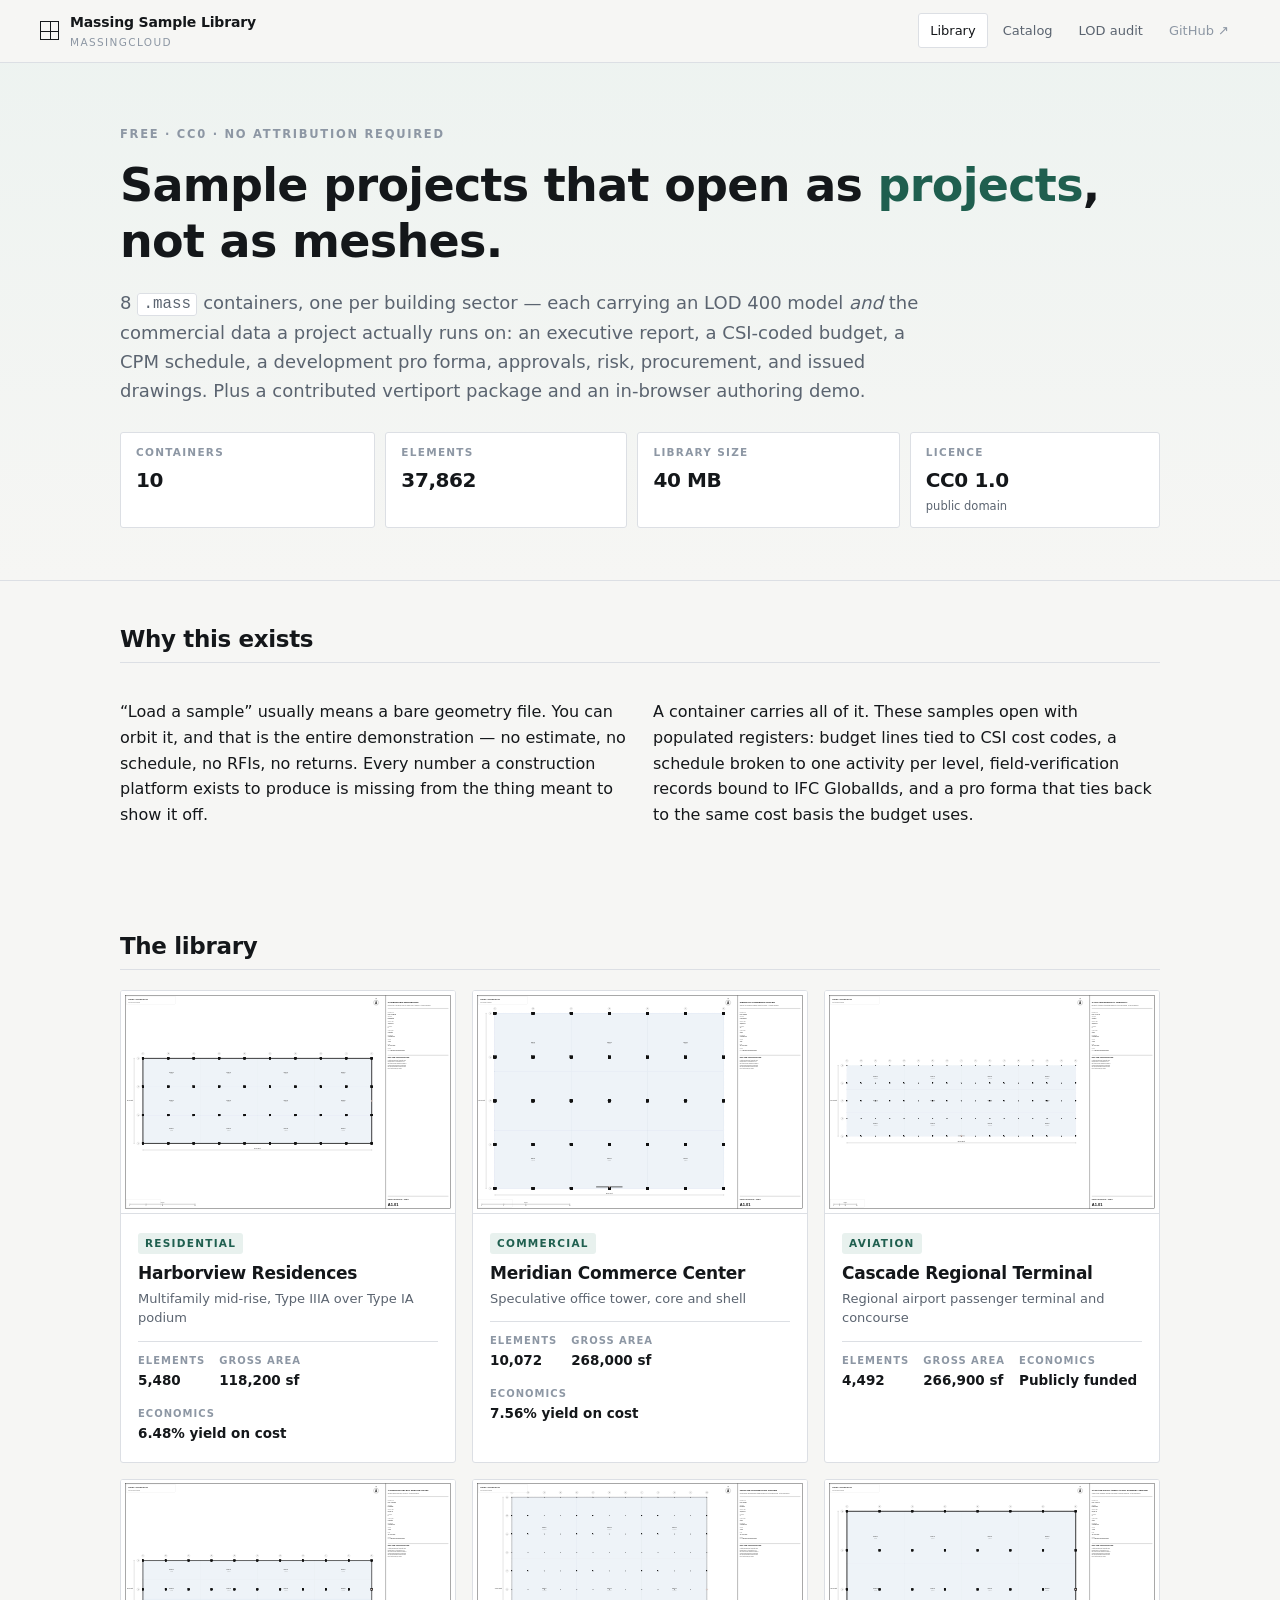
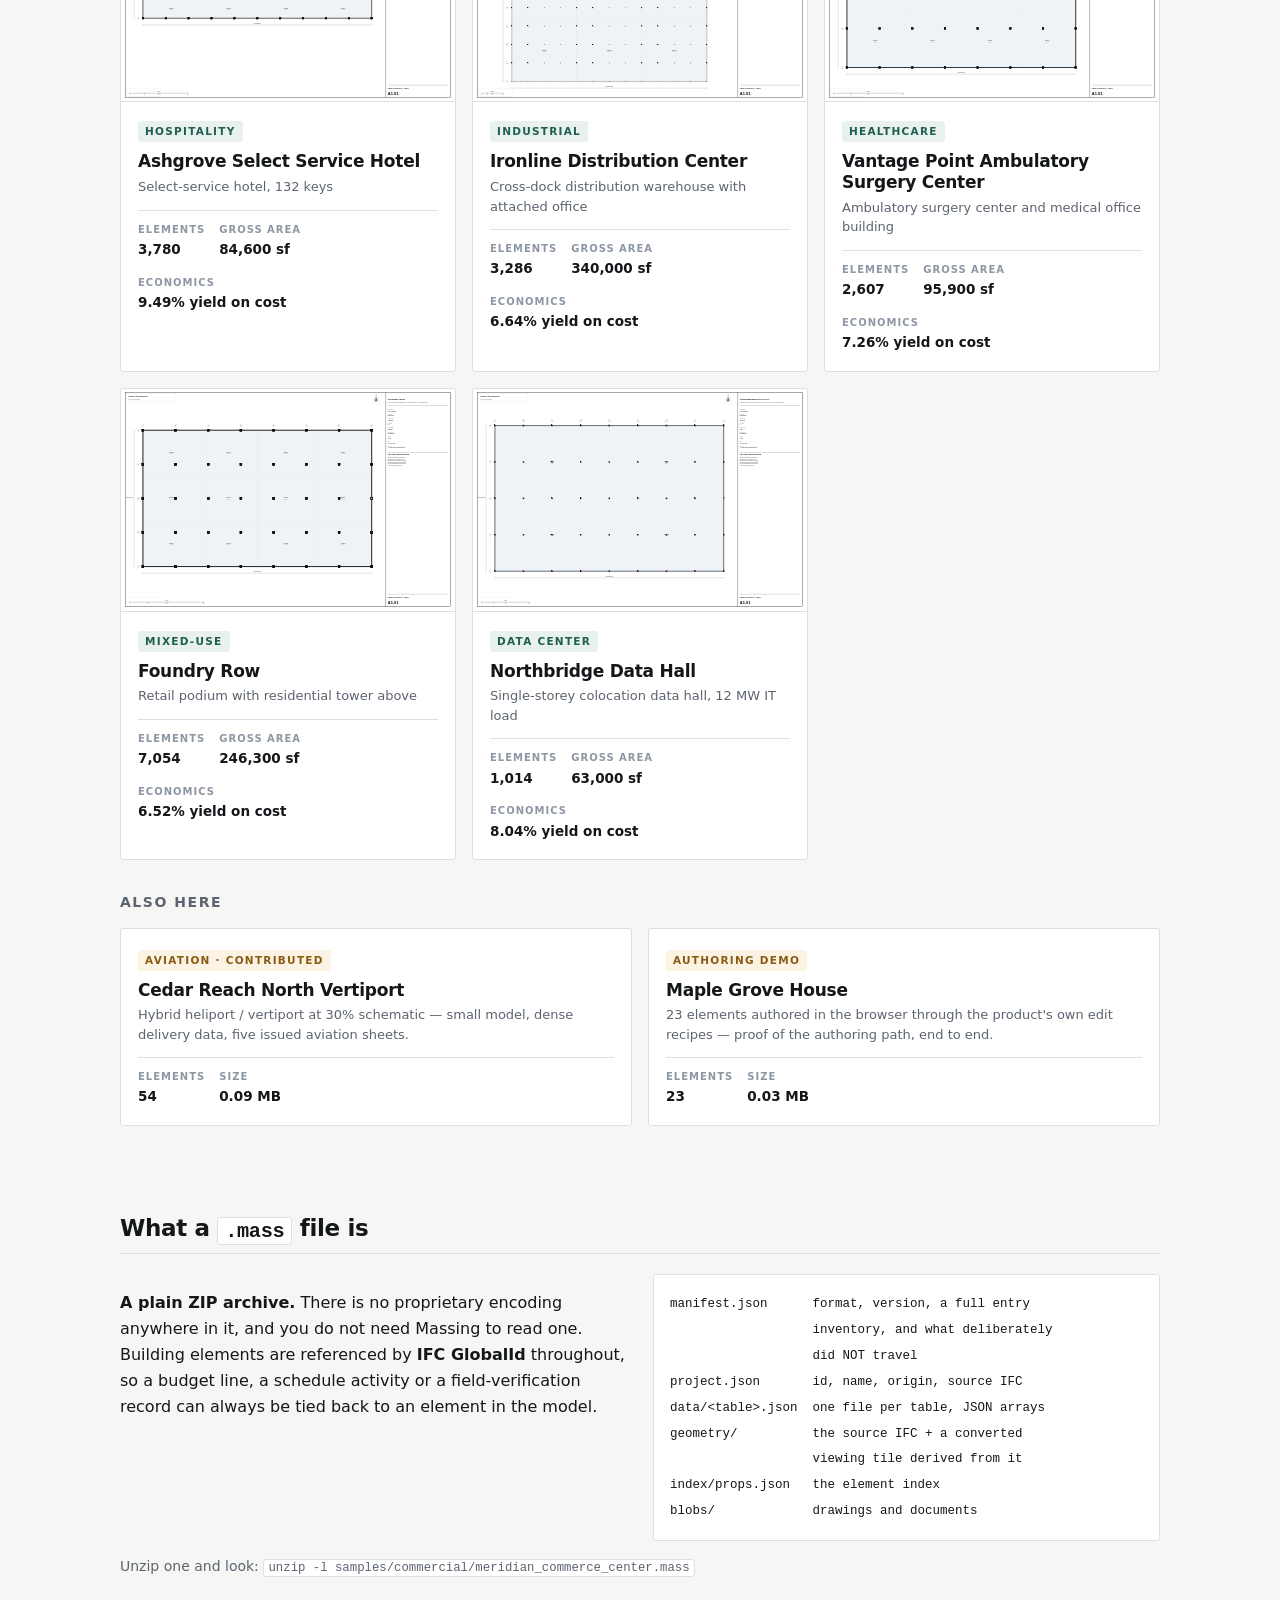
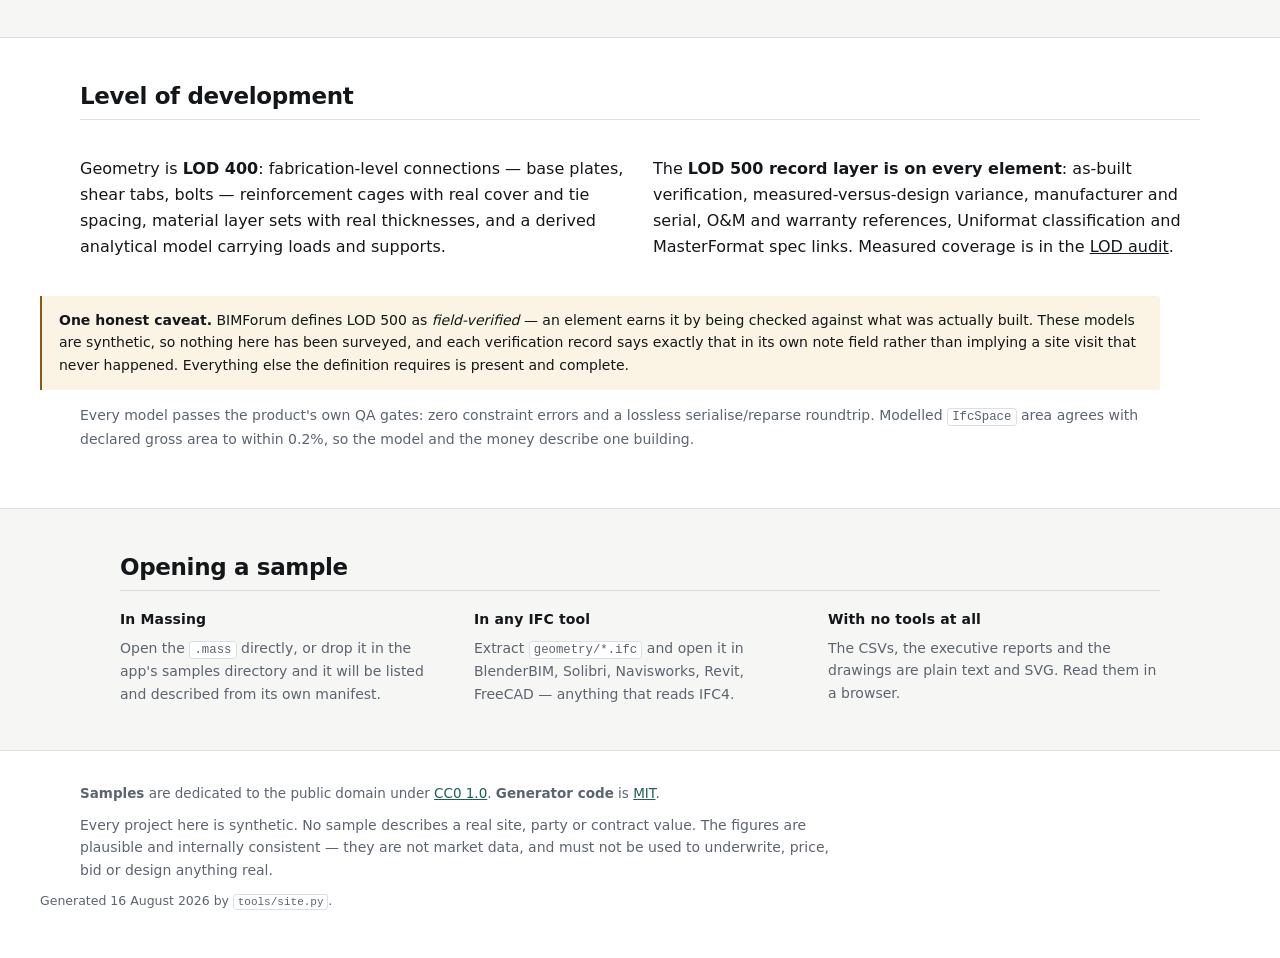
==== docs/index.html @ c35ce751 "Add GitHub Pages site The library's most persuasive artifact is its drawings, and GitHub's file brow" ====
<!doctype html>
<html lang="en">
<head>
<meta charset="utf-8">
<meta name="viewport" content="width=device-width,initial-scale=1">
<title>Massing Sample Library — free CC0 BIM sample projects</title>
<meta name="description" content="Nine free .mass sample projects, one per building sector, each with an LOD 400 model plus budget, schedule, pro forma, registers and drawings.">
<link rel="stylesheet" href="style.css">
<link rel="icon" href="data:image/svg+xml,%3Csvg%20xmlns='http://www.w3.org/2000/svg'%20viewBox='0%200%2016%2016'%3E%3Crect%20width='16'%20height='16'%20fill='%2312161a'/%3E%3Crect%20x='3'%20y='3'%20width='10'%20height='10'%20fill='none'%20stroke='%23e8eaed'%20stroke-width='1'/%3E%3Cline%20x1='3'%20y1='8'%20x2='13'%20y2='8'%20stroke='%23e8eaed'%20stroke-width='.7'/%3E%3Cline%20x1='8'%20y1='3'%20x2='8'%20y2='13'%20stroke='%23e8eaed'%20stroke-width='.7'/%3E%3C/svg%3E">
</head>
<body>
<header class="top">
  <a class="brand" href="index.html">
    <span class="mark"></span>
    <span><b>Massing Sample Library</b><em>MassingCloud</em></span>
  </a>
  <nav><a href="index.html" class=on>Library</a><a href="catalog.html">Catalog</a><a href="lod-audit.html">LOD audit</a><a class="ghost" href="https://github.com/MassingCloud/masslibrary">GitHub &#8599;</a></nav>
</header>

<section class="hero">
  <div class="wrap">
    <p class="eyebrow">Free · CC0 · No attribution required</p>
    <h1>Sample projects that open as <em>projects</em>,<br>not as meshes.</h1>
    <p class="lede">8 <code>.mass</code> containers, one per building sector — each
      carrying an LOD&nbsp;400 model <em>and</em> the commercial data a project actually runs on: an
      executive report, a CSI-coded budget, a CPM schedule, a development pro forma, approvals,
      risk, procurement, and issued drawings. Plus a contributed vertiport package and an
      in-browser authoring demo.</p>
    <div class="counts">
      <div class="stat"><span class="k">Containers</span><span class="v">10</span></div>
      <div class="stat"><span class="k">Elements</span><span class="v">37,862</span></div>
      <div class="stat"><span class="k">Library size</span><span class="v">40 MB</span></div>
      <div class="stat"><span class="k">Licence</span><span class="v">CC0 1.0</span><span class="note">public domain</span></div>
    </div>
  </div>
</section>

<section class="wrap">
  <h2 class="rule">Why this exists</h2>
  <div class="cols">
    <p>“Load a sample” usually means a bare geometry file. You can orbit it, and that is the entire
      demonstration — no estimate, no schedule, no RFIs, no returns. Every number a construction
      platform exists to produce is missing from the thing meant to show it off.</p>
    <p>A container carries all of it. These samples open with populated registers: budget lines tied
      to CSI cost codes, a schedule broken to one activity per level, field-verification records
      bound to IFC GlobalIds, and a pro forma that ties back to the same cost basis the budget uses.</p>
  </div>
</section>

<section class="wrap">
  <h2 class="rule">The library</h2>
  <div class="grid"><a class="card" href="harborview_residences.html">
  <div class="thumb"><img src="sheets/harborview_residences/A1.01_Overall_Floor_Plan_Level_1.svg" alt="" loading="lazy"></div>
  <div class="meta">
    <span class="tag">Residential</span>
    <h3>Harborview Residences</h3>
    <p>Multifamily mid-rise, Type IIIA over Type IA podium</p>
    <dl>
      <div><dt>Elements</dt><dd>5,480</dd></div>
      <div><dt>Gross area</dt><dd>118,200 sf</dd></div>
      <div><dt>Economics</dt><dd>6.48% yield on cost</dd></div>
    </dl>
  </div>
</a><a class="card" href="meridian_commerce_center.html">
  <div class="thumb"><img src="sheets/meridian_commerce_center/A1.01_Overall_Floor_Plan_Level_1.svg" alt="" loading="lazy"></div>
  <div class="meta">
    <span class="tag">Commercial</span>
    <h3>Meridian Commerce Center</h3>
    <p>Speculative office tower, core and shell</p>
    <dl>
      <div><dt>Elements</dt><dd>10,072</dd></div>
      <div><dt>Gross area</dt><dd>268,000 sf</dd></div>
      <div><dt>Economics</dt><dd>7.56% yield on cost</dd></div>
    </dl>
  </div>
</a><a class="card" href="cascade_regional_terminal.html">
  <div class="thumb"><img src="sheets/cascade_regional_terminal/A1.01_Overall_Floor_Plan_Level_1.svg" alt="" loading="lazy"></div>
  <div class="meta">
    <span class="tag">Aviation</span>
    <h3>Cascade Regional Terminal</h3>
    <p>Regional airport passenger terminal and concourse</p>
    <dl>
      <div><dt>Elements</dt><dd>4,492</dd></div>
      <div><dt>Gross area</dt><dd>266,900 sf</dd></div>
      <div><dt>Economics</dt><dd>Publicly funded</dd></div>
    </dl>
  </div>
</a><a class="card" href="ashgrove_select_hotel.html">
  <div class="thumb"><img src="sheets/ashgrove_select_hotel/A1.01_Overall_Floor_Plan_Level_1.svg" alt="" loading="lazy"></div>
  <div class="meta">
    <span class="tag">Hospitality</span>
    <h3>Ashgrove Select Service Hotel</h3>
    <p>Select-service hotel, 132 keys</p>
    <dl>
      <div><dt>Elements</dt><dd>3,780</dd></div>
      <div><dt>Gross area</dt><dd>84,600 sf</dd></div>
      <div><dt>Economics</dt><dd>9.49% yield on cost</dd></div>
    </dl>
  </div>
</a><a class="card" href="ironline_distribution_center.html">
  <div class="thumb"><img src="sheets/ironline_distribution_center/A1.01_Overall_Floor_Plan_Level_1.svg" alt="" loading="lazy"></div>
  <div class="meta">
    <span class="tag">Industrial</span>
    <h3>Ironline Distribution Center</h3>
    <p>Cross-dock distribution warehouse with attached office</p>
    <dl>
      <div><dt>Elements</dt><dd>3,286</dd></div>
      <div><dt>Gross area</dt><dd>340,000 sf</dd></div>
      <div><dt>Economics</dt><dd>6.64% yield on cost</dd></div>
    </dl>
  </div>
</a><a class="card" href="vantage_point_asc.html">
  <div class="thumb"><img src="sheets/vantage_point_asc/A1.01_Overall_Floor_Plan_Level_1.svg" alt="" loading="lazy"></div>
  <div class="meta">
    <span class="tag">Healthcare</span>
    <h3>Vantage Point Ambulatory Surgery Center</h3>
    <p>Ambulatory surgery center and medical office building</p>
    <dl>
      <div><dt>Elements</dt><dd>2,607</dd></div>
      <div><dt>Gross area</dt><dd>95,900 sf</dd></div>
      <div><dt>Economics</dt><dd>7.26% yield on cost</dd></div>
    </dl>
  </div>
</a><a class="card" href="foundry_row_mixed_use.html">
  <div class="thumb"><img src="sheets/foundry_row_mixed_use/A1.01_Overall_Floor_Plan_Level_1.svg" alt="" loading="lazy"></div>
  <div class="meta">
    <span class="tag">Mixed-Use</span>
    <h3>Foundry Row</h3>
    <p>Retail podium with residential tower above</p>
    <dl>
      <div><dt>Elements</dt><dd>7,054</dd></div>
      <div><dt>Gross area</dt><dd>246,300 sf</dd></div>
      <div><dt>Economics</dt><dd>6.52% yield on cost</dd></div>
    </dl>
  </div>
</a><a class="card" href="northbridge_data_hall.html">
  <div class="thumb"><img src="sheets/northbridge_data_hall/A1.01_Overall_Floor_Plan_Level_1.svg" alt="" loading="lazy"></div>
  <div class="meta">
    <span class="tag">Data Center</span>
    <h3>Northbridge Data Hall</h3>
    <p>Single-storey colocation data hall, 12 MW IT load</p>
    <dl>
      <div><dt>Elements</dt><dd>1,014</dd></div>
      <div><dt>Gross area</dt><dd>63,000 sf</dd></div>
      <div><dt>Economics</dt><dd>8.04% yield on cost</dd></div>
    </dl>
  </div>
</a></div>
  <h3 class="sub">Also here</h3>
  <div class="grid two"><a class="card slim" href="cedar_reach_north_vertiport.html">
  <div class="meta">
    <span class="tag alt">Aviation · contributed</span>
    <h3>Cedar Reach North Vertiport</h3>
    <p>Hybrid heliport / vertiport at 30% schematic — small model, dense delivery data, five issued aviation sheets.</p>
    <dl>
      <div><dt>Elements</dt><dd>54</dd></div>
      <div><dt>Size</dt><dd>0.09 MB</dd></div>
    </dl>
  </div>
</a><a class="card slim" href="maple_grove_house.html">
  <div class="meta">
    <span class="tag alt">Authoring demo</span>
    <h3>Maple Grove House</h3>
    <p>23 elements authored in the browser through the product&#x27;s own edit recipes — proof of the authoring path, end to end.</p>
    <dl>
      <div><dt>Elements</dt><dd>23</dd></div>
      <div><dt>Size</dt><dd>0.03 MB</dd></div>
    </dl>
  </div>
</a></div>
</section>

<section class="wrap">
  <h2 class="rule">What a <code>.mass</code> file is</h2>
  <div class="cols">
    <p><b>A plain ZIP archive.</b> There is no proprietary encoding anywhere in it, and you do not
      need Massing to read one. Building elements are referenced by <b>IFC GlobalId</b> throughout,
      so a budget line, a schedule activity or a field-verification record can always be tied back to
      an element in the model.</p>
    <div>
      <pre><code>manifest.json      format, version, a full entry
                   inventory, and what deliberately
                   did NOT travel
project.json       id, name, origin, source IFC
data/&lt;table&gt;.json  one file per table, JSON arrays
geometry/          the source IFC + a converted
                   viewing tile derived from it
index/props.json   the element index
blobs/             drawings and documents</code></pre>
    </div>
  </div>
  <p class="muted">Unzip one and look: <code>unzip -l samples/commercial/meridian_commerce_center.mass</code></p>
</section>

<section class="wrap band">
  <h2 class="rule">Level of development</h2>
  <div class="cols">
    <p>Geometry is <b>LOD 400</b>: fabrication-level connections — base plates, shear tabs, bolts —
      reinforcement cages with real cover and tie spacing, material layer sets with real thicknesses,
      and a derived analytical model carrying loads and supports.</p>
    <p>The <b>LOD 500 record layer is on every element</b>: as-built verification, measured-versus-design
      variance, manufacturer and serial, O&amp;M and warranty references, Uniformat classification and
      MasterFormat spec links. Measured coverage is in the <a href="lod-audit.html">LOD audit</a>.</p>
  </div>
  <p class="callout"><b>One honest caveat.</b> BIMForum defines LOD 500 as <em>field-verified</em> —
    an element earns it by being checked against what was actually built. These models are synthetic,
    so nothing here has been surveyed, and each verification record says exactly that in its own note
    field rather than implying a site visit that never happened. Everything else the definition
    requires is present and complete.</p>
  <p class="muted">Every model passes the product's own QA gates: zero constraint errors and a
    lossless serialise/reparse roundtrip. Modelled <code>IfcSpace</code> area agrees with declared
    gross area to within 0.2%, so the model and the money describe one building.</p>
</section>

<section class="wrap">
  <h2 class="rule">Opening a sample</h2>
  <div class="three">
    <div><h4>In Massing</h4><p>Open the <code>.mass</code> directly, or drop it in the app's samples
      directory and it will be listed and described from its own manifest.</p></div>
    <div><h4>In any IFC tool</h4><p>Extract <code>geometry/*.ifc</code> and open it in
      BlenderBIM, Solibri, Navisworks, Revit, FreeCAD — anything that reads IFC4.</p></div>
    <div><h4>With no tools at all</h4><p>The CSVs, the executive reports and the drawings are plain
      text and SVG. Read them in a browser.</p></div>
  </div>
</section>

<footer>
  <div>
    <p><b>Samples</b> are dedicated to the public domain under
      <a href="https://github.com/MassingCloud/masslibrary/blob/main/LICENSE-SAMPLES">CC0 1.0</a>.
      <b>Generator code</b> is <a href="https://github.com/MassingCloud/masslibrary/blob/main/LICENSE">MIT</a>.</p>
    <p class="muted">Every project here is synthetic. No sample describes a real site, party or
      contract value. The figures are plausible and internally consistent — they are not market
      data, and must not be used to underwrite, price, bid or design anything real.</p>
  </div>
  <p class="muted small">Generated 16 August 2026 by <code>tools/site.py</code>.</p>
</footer>
</body>
</html>
---- docs/style.css ----
/* Massing Sample Library — the site's whole stylesheet.
   Drawing-office palette: paper, ink, one accent. The sheets are the loudest thing on any page,
   so everything around them stays quiet. */
:root{
  --bg:#f6f6f4; --panel:#fff; --ink:#14171a; --dim:#5b6470; --faint:#8d97a4;
  --line:#dcdfe4; --accent:#1f5f4f; --accent-soft:#e8f1ee; --warn:#8a5a12; --warn-soft:#fbf3e3;
  --radius:3px; --mono:ui-monospace,SFMono-Regular,"SF Mono",Menlo,Consolas,monospace;
  --sans:system-ui,-apple-system,"Segoe UI",Inter,Roboto,Helvetica,Arial,sans-serif;
}
@media (prefers-color-scheme:dark){
  :root{
    --bg:#0d0f12; --panel:#14171b; --ink:#e9ecef; --dim:#a3adba; --faint:#78828f;
    --line:#252a31; --accent:#5fd0ae; --accent-soft:#10241f; --warn:#e0b25f; --warn-soft:#241d10;
  }
}
*{box-sizing:border-box}
html{-webkit-text-size-adjust:100%}
body{margin:0;background:var(--bg);color:var(--ink);font-family:var(--sans);
  font-size:16px;line-height:1.62;-webkit-font-smoothing:antialiased}
a{color:inherit}
code{font-family:var(--mono);font-size:.88em;background:var(--panel);
  border:1px solid var(--line);border-radius:var(--radius);padding:.08em .34em}
pre{margin:0;background:var(--panel);border:1px solid var(--line);border-radius:var(--radius);
  padding:16px;overflow:auto}
pre code{border:0;background:0;padding:0;font-size:12.5px;line-height:1.7}
h1,h2,h3,h4{line-height:1.22;letter-spacing:-.015em;margin:0}
h1{font-size:clamp(30px,4.6vw,46px);font-weight:680}
h2{font-size:clamp(19px,2.3vw,23px);font-weight:660}
h3{font-size:17px;font-weight:640}
h4{font-size:14px;font-weight:660;margin:22px 0 8px;letter-spacing:.01em}

/* header */
.top{position:sticky;top:0;z-index:20;display:flex;align-items:center;justify-content:space-between;
  gap:20px;padding:11px clamp(16px,4vw,40px);background:color-mix(in srgb,var(--bg) 88%,transparent);
  backdrop-filter:blur(10px);border-bottom:1px solid var(--line)}
.brand{display:flex;align-items:center;gap:11px;text-decoration:none}
.brand .mark{width:19px;height:19px;border:1.5px solid var(--ink);position:relative;flex:none}
.brand .mark::before,.brand .mark::after{content:"";position:absolute;background:var(--ink)}
.brand .mark::before{left:0;right:0;top:50%;height:1px}
.brand .mark::after{top:0;bottom:0;left:50%;width:1px}
.brand b{display:block;font-size:14px;font-weight:660;letter-spacing:-.01em}
.brand em{display:block;font-size:10.5px;font-style:normal;color:var(--faint);
  text-transform:uppercase;letter-spacing:.13em}
.top nav{display:flex;align-items:center;gap:4px;flex-wrap:wrap}
.top nav a{font-size:13px;text-decoration:none;color:var(--dim);padding:6px 11px;
  border-radius:var(--radius)}
.top nav a:hover{color:var(--ink);background:var(--panel)}
.top nav a.on{color:var(--ink);background:var(--panel);border:1px solid var(--line)}
.top nav a.ghost{color:var(--faint)}

/* layout */
.wrap{max-width:1120px;margin:0 auto;padding:44px clamp(16px,4vw,40px)}
.hero{border-bottom:1px solid var(--line);
  background:linear-gradient(180deg,color-mix(in srgb,var(--accent-soft) 60%,transparent),transparent)}
.hero .wrap{padding-top:62px;padding-bottom:52px}
.eyebrow{margin:0 0 14px;font-size:11.5px;text-transform:uppercase;letter-spacing:.15em;
  color:var(--faint);font-weight:640}
.eyebrow a{color:var(--dim);text-decoration:none}
.eyebrow a:hover{color:var(--ink)}
h1 em{font-style:normal;color:var(--accent)}
.lede{font-size:clamp(15px,1.7vw,18px);color:var(--dim);max-width:72ch;margin:18px 0 0}
.head{padding-bottom:12px}
.rule{padding-bottom:9px;border-bottom:1px solid var(--line);margin-bottom:20px}
.sub{margin:34px 0 16px;color:var(--dim);font-size:14px;text-transform:uppercase;
  letter-spacing:.11em}
.cols{display:grid;grid-template-columns:1fr 1fr;gap:26px}
.three{display:grid;grid-template-columns:repeat(3,1fr);gap:22px}
.three h4{margin-top:0}
.three p{margin:0;color:var(--dim);font-size:14px}
.band{background:var(--panel);border-top:1px solid var(--line);border-bottom:1px solid var(--line);
  max-width:none}
.band>*{max-width:1120px;margin-left:auto;margin-right:auto}
@media(max-width:820px){.cols,.three{grid-template-columns:1fr}}

/* stats */
.counts{display:flex;flex-wrap:wrap;gap:10px;margin-top:26px}
.fab{display:flex;flex-wrap:wrap;gap:10px;margin-top:20px}
.stat{background:var(--panel);border:1px solid var(--line);border-radius:var(--radius);
  padding:11px 15px;min-width:132px;flex:1 1 auto}
.stat .k{display:block;font-size:10.5px;text-transform:uppercase;letter-spacing:.12em;
  color:var(--faint);font-weight:640}
.stat .v{display:block;font-size:20px;font-weight:660;letter-spacing:-.02em;margin-top:3px;
  font-variant-numeric:tabular-nums}
.stat .note{display:block;font-size:11.5px;color:var(--dim);margin-top:1px}

/* cards */
.grid{display:grid;grid-template-columns:repeat(auto-fill,minmax(300px,1fr));gap:16px}
.grid.two{grid-template-columns:repeat(auto-fill,minmax(340px,1fr))}
.card{display:flex;flex-direction:column;background:var(--panel);border:1px solid var(--line);
  border-radius:var(--radius);text-decoration:none;overflow:hidden;transition:border-color .14s,
  transform .14s}
.card:hover{border-color:var(--accent);transform:translateY(-2px)}
.card .thumb{aspect-ratio:3/2;background:#fff;border-bottom:1px solid var(--line);overflow:hidden;
  display:flex;align-items:center;justify-content:center}
.card .thumb img{width:100%;height:100%;object-fit:cover;object-position:center}
.card .noplan{width:100%;height:100%;background:
  repeating-linear-gradient(45deg,var(--bg),var(--bg) 9px,var(--panel) 9px,var(--panel) 18px)}
.card .meta{padding:15px 17px 17px}
.card.slim .meta{padding:17px}
.tag{display:inline-block;font-size:10.5px;text-transform:uppercase;letter-spacing:.12em;
  font-weight:640;color:var(--accent);background:var(--accent-soft);border-radius:var(--radius);
  padding:2px 7px;margin-bottom:9px}
.tag.alt{color:var(--warn);background:var(--warn-soft)}
.card h3{margin:0 0 5px}
.card p{margin:0;font-size:13px;color:var(--dim);line-height:1.5}
.card dl{display:flex;flex-wrap:wrap;gap:14px;margin:13px 0 0;padding-top:11px;
  border-top:1px solid var(--line)}
.card dl div{min-width:0}
.card dt{font-size:10px;text-transform:uppercase;letter-spacing:.1em;color:var(--faint);
  font-weight:640}
.card dd{margin:1px 0 0;font-size:13.5px;font-weight:600;font-variant-numeric:tabular-nums}

/* sheets */
.sheets{display:grid;gap:22px}
.sheet{margin:0;background:var(--panel);border:1px solid var(--line);border-radius:var(--radius);
  overflow:hidden}
.sheet a{display:block;background:#fff;line-height:0}
.sheet img{width:100%;height:auto;display:block}
.sheet figcaption{display:flex;align-items:baseline;gap:9px;padding:10px 14px;font-size:13px;
  color:var(--dim);border-top:1px solid var(--line)}
.sheet figcaption b{color:var(--ink);font-family:var(--mono);font-size:12.5px}
.sheet figcaption span{margin-left:auto;font-size:11.5px;color:var(--faint)}

/* tables */
table.data{width:100%;border-collapse:collapse;font-size:13.5px;margin-top:4px}
table.data.wide{font-size:13px}
table.data th{text-align:left;font-size:10.5px;text-transform:uppercase;letter-spacing:.1em;
  color:var(--faint);font-weight:640;padding:8px 10px;border-bottom:1px solid var(--line)}
table.data td{padding:8px 10px;border-bottom:1px solid var(--line);vertical-align:top}
table.data td.n,table.data th.n{text-align:right;font-variant-numeric:tabular-nums;
  white-space:nowrap}
table.data tr:last-child td{border-bottom:0}
table.data tr.tot td{font-weight:660;border-top:1px solid var(--line)}
table.data a{color:var(--accent);text-decoration:none}
table.data a:hover{text-decoration:underline}
section:not(.band) table.data{background:var(--panel);border:1px solid var(--line);
  border-radius:var(--radius)}

/* bars */
.bars{display:grid;gap:8px;margin-top:6px}
.bar{display:grid;grid-template-columns:170px 1fr 48px;align-items:center;gap:12px;font-size:13px}
.bar .lab{color:var(--dim)}
.bar .track{height:7px;background:var(--line);border-radius:99px;overflow:hidden}
.bar .track i{display:block;height:100%;background:var(--accent);border-radius:99px}
.bar .pct{text-align:right;font-variant-numeric:tabular-nums;font-weight:640}
@media(max-width:620px){.bar{grid-template-columns:1fr 60px}.bar .track{grid-column:1/-1;order:3}}

/* misc */
.callout{border-left:2px solid var(--warn);background:var(--warn-soft);padding:13px 17px;
  border-radius:0 var(--radius) var(--radius) 0;font-size:14px;margin:20px 0 0}
.muted{color:var(--dim);font-size:14px}
.small{font-size:12.5px}
.ticks{margin:14px 0 0;padding:0;list-style:none;display:grid;gap:7px}
.ticks li{position:relative;padding-left:22px;font-size:14.5px;color:var(--dim)}
.ticks li::before{content:"";position:absolute;left:4px;top:.62em;width:7px;height:7px;
  border:1.5px solid var(--accent);border-top:0;border-right:0;transform:rotate(-45deg)}
.ticks li b{color:var(--ink)}
.files{list-style:none;margin:0;padding:0;display:grid;gap:0;background:var(--panel);
  border:1px solid var(--line);border-radius:var(--radius)}
.files li{display:flex;gap:14px;align-items:baseline;padding:10px 15px;
  border-bottom:1px solid var(--line);flex-wrap:wrap}
.files li:last-child{border-bottom:0}
.files a{text-decoration:none;color:var(--accent)}
.files a:hover code{border-color:var(--accent)}
.files span{color:var(--dim);font-size:13px;margin-left:auto;text-align:right}
.dlbar{display:flex;gap:9px;flex-wrap:wrap;margin:24px 0 0}
.btn{display:inline-block;text-decoration:none;font-size:13.5px;font-weight:600;padding:9px 15px;
  border-radius:var(--radius);background:var(--accent);color:#fff;border:1px solid var(--accent)}
.btn code{background:rgba(255,255,255,.14);border-color:transparent;color:inherit}
.btn.ghost{background:var(--panel);color:var(--ink);border-color:var(--line)}
.btn.ghost:hover{border-color:var(--accent);color:var(--accent)}

footer{border-top:1px solid var(--line);background:var(--panel);
  padding:32px clamp(16px,4vw,40px) 44px}
footer>div,footer>p{max-width:1120px;margin-left:auto;margin-right:auto}
footer p{margin:0 0 9px;font-size:13.5px;color:var(--dim);max-width:86ch}
footer a{color:var(--accent)}
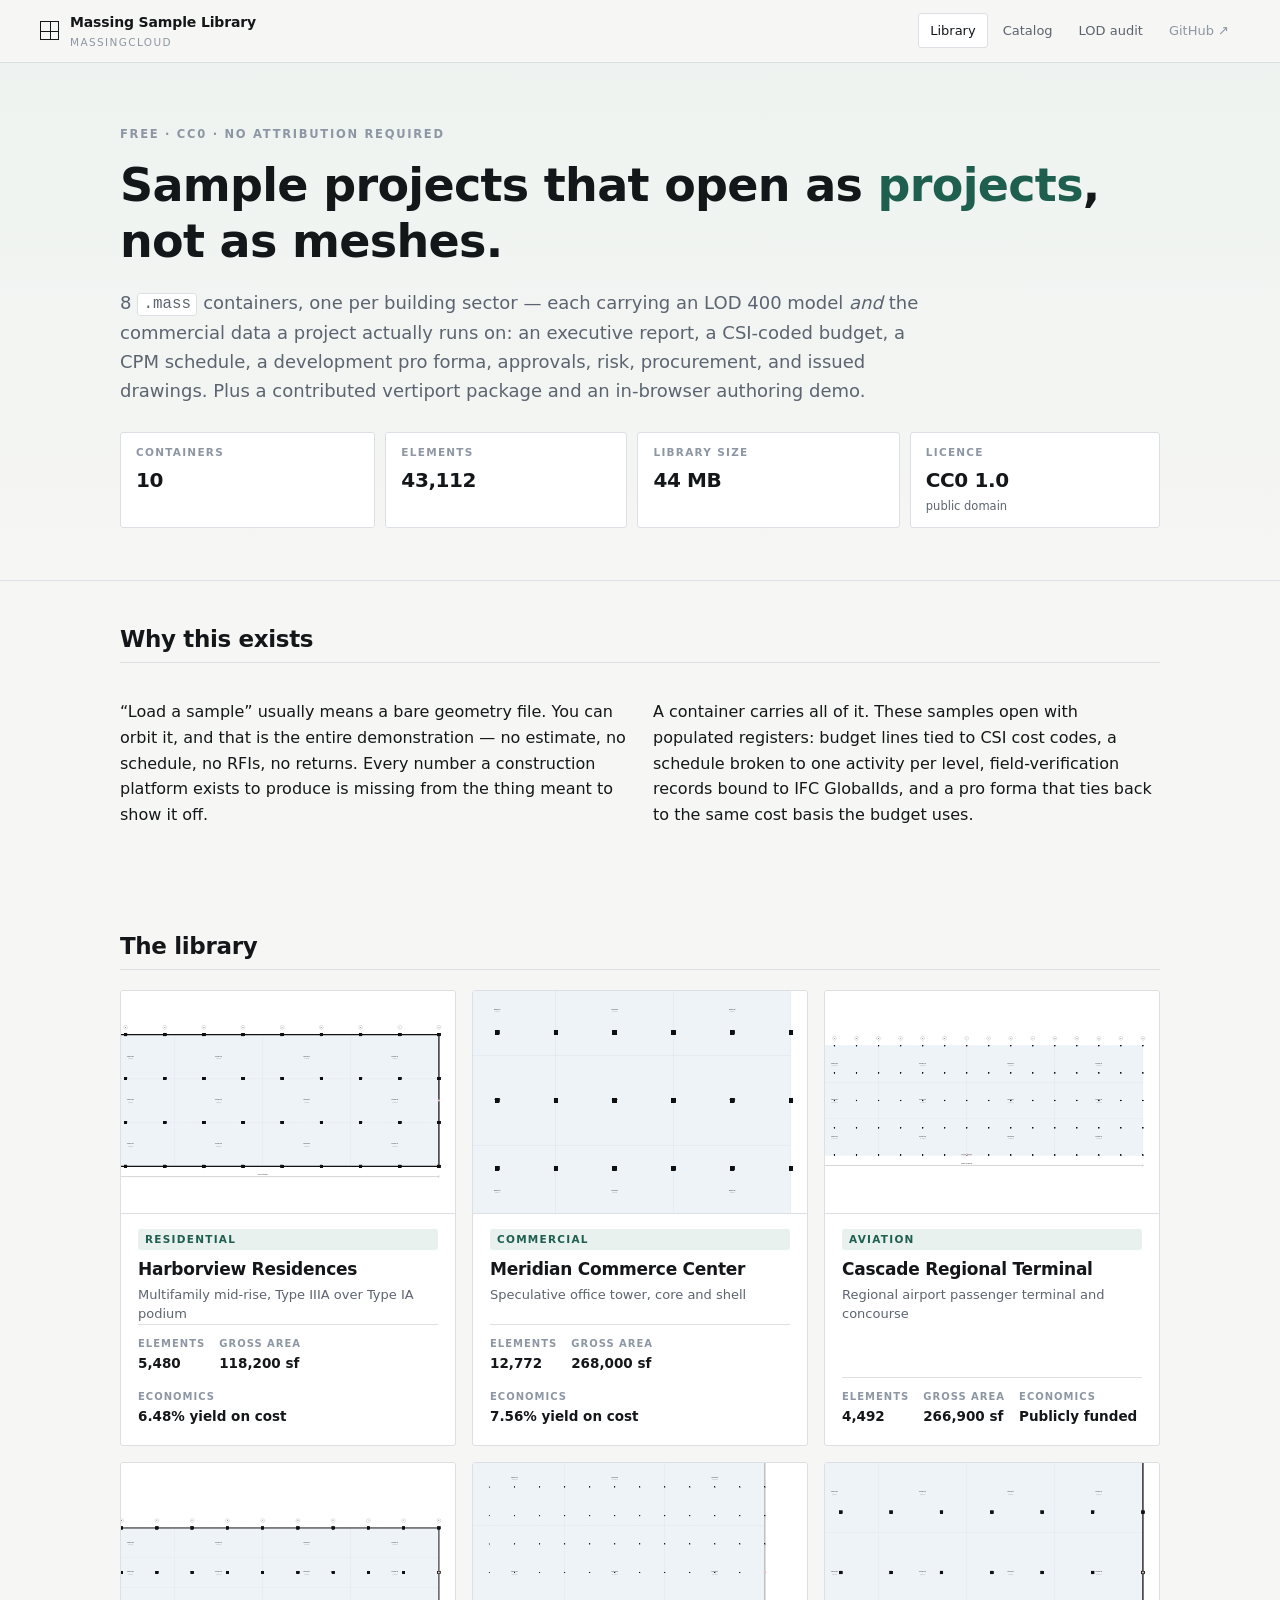
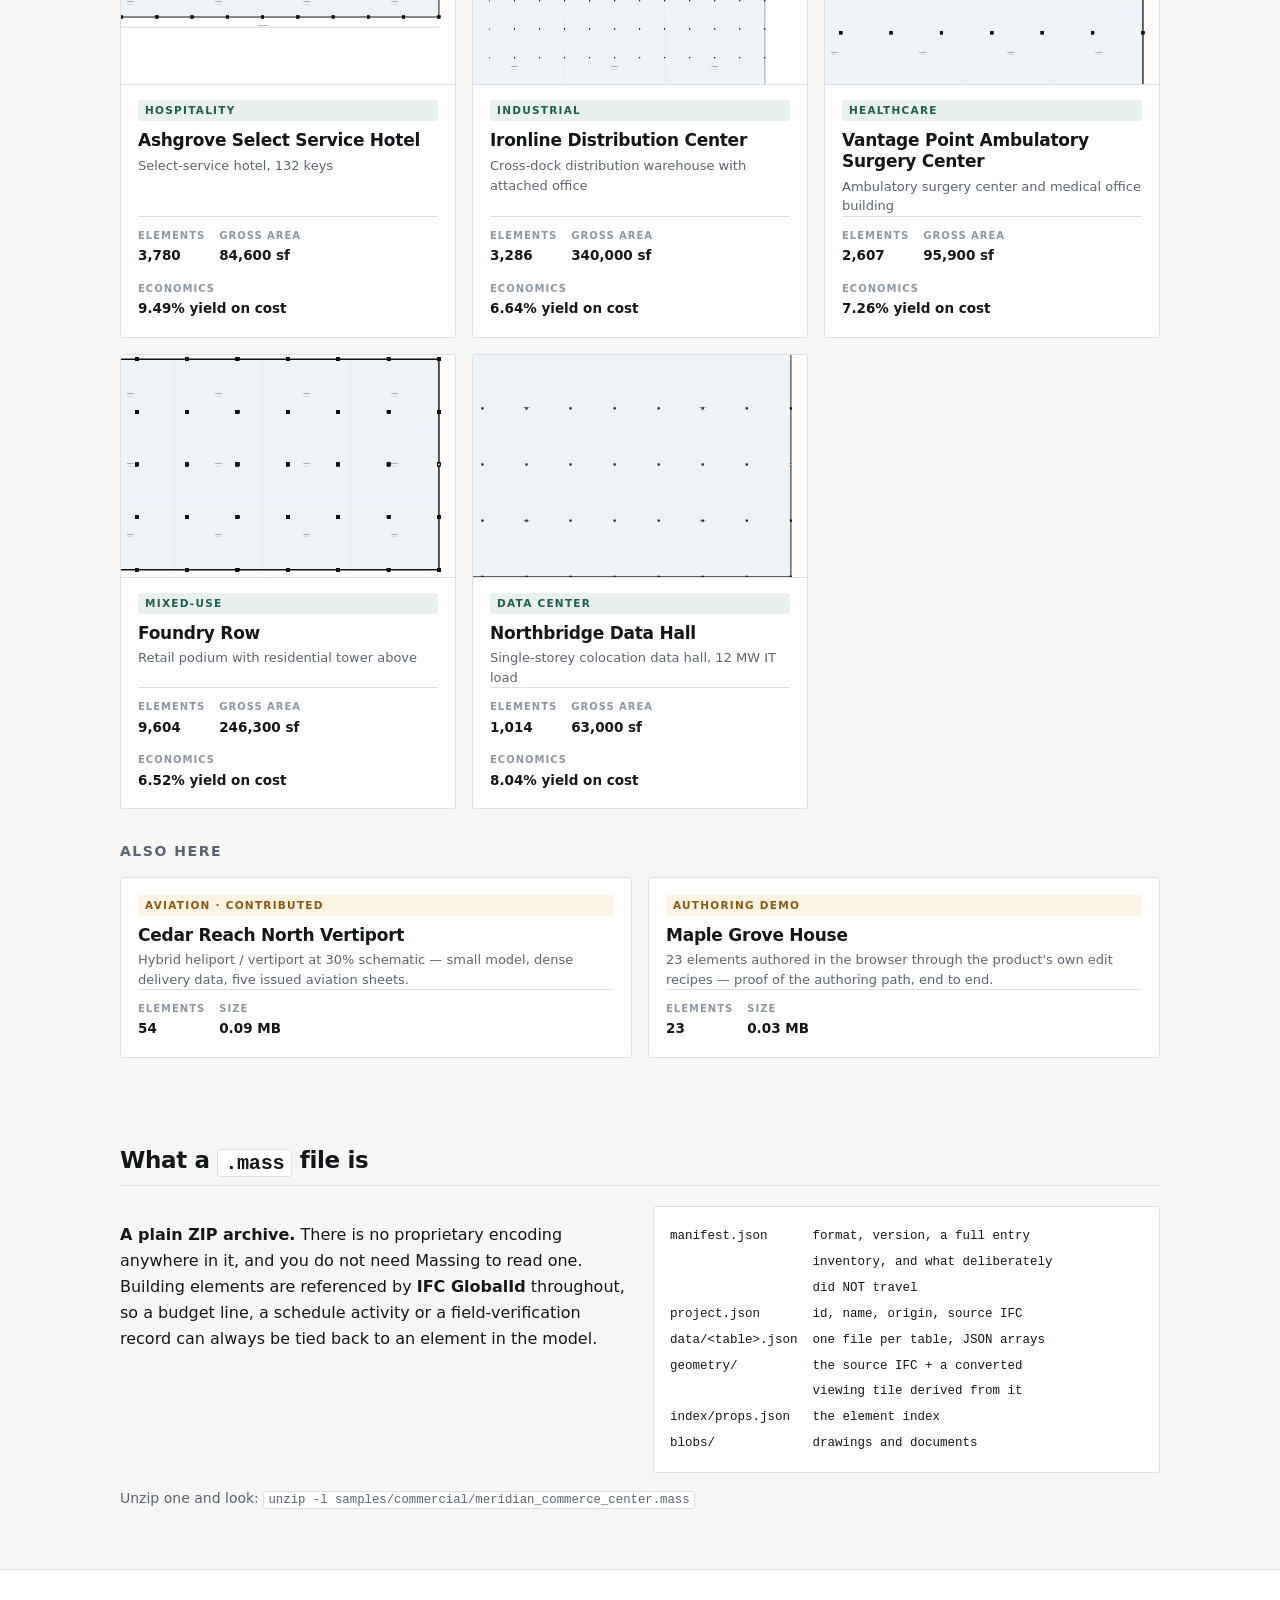
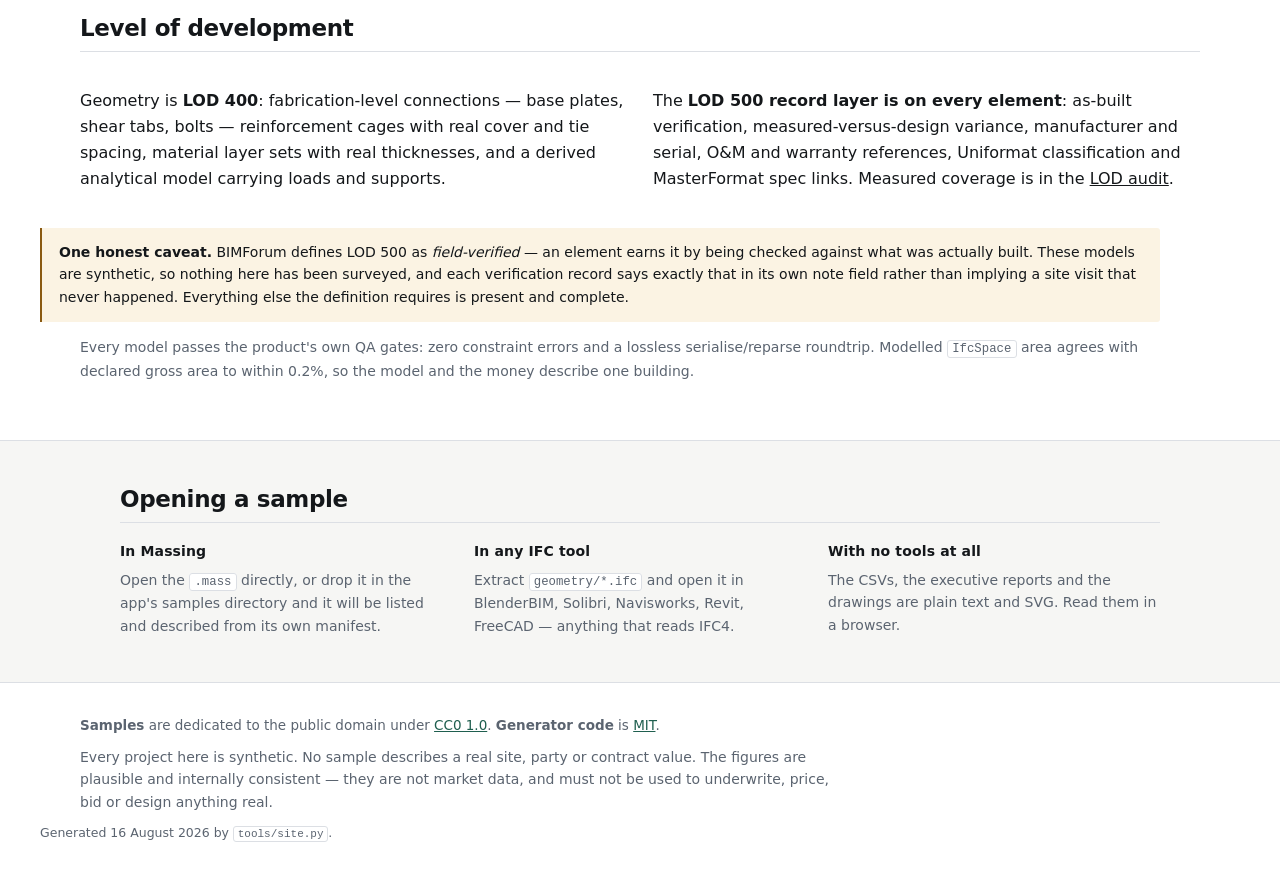
==== commit 75c659a0: "Detail every frame in full, add CI, fix the site's thumbnails Fabrication caps lifted  MAX_CONNECTIO" ====
--- a/docs/index.html
+++ b/docs/index.html
@@ -28,8 +28,8 @@
       in-browser authoring demo.</p>
     <div class="counts">
       <div class="stat"><span class="k">Containers</span><span class="v">10</span></div>
-      <div class="stat"><span class="k">Elements</span><span class="v">37,862</span></div>
-      <div class="stat"><span class="k">Library size</span><span class="v">40 MB</span></div>
+      <div class="stat"><span class="k">Elements</span><span class="v">43,112</span></div>
+      <div class="stat"><span class="k">Library size</span><span class="v">44 MB</span></div>
       <div class="stat"><span class="k">Licence</span><span class="v">CC0 1.0</span><span class="note">public domain</span></div>
     </div>
   </div>
@@ -68,7 +68,7 @@
     <h3>Meridian Commerce Center</h3>
     <p>Speculative office tower, core and shell</p>
     <dl>
-      <div><dt>Elements</dt><dd>10,072</dd></div>
+      <div><dt>Elements</dt><dd>12,772</dd></div>
       <div><dt>Gross area</dt><dd>268,000 sf</dd></div>
       <div><dt>Economics</dt><dd>7.56% yield on cost</dd></div>
     </dl>
@@ -128,7 +128,7 @@
     <h3>Foundry Row</h3>
     <p>Retail podium with residential tower above</p>
     <dl>
-      <div><dt>Elements</dt><dd>7,054</dd></div>
+      <div><dt>Elements</dt><dd>9,604</dd></div>
       <div><dt>Gross area</dt><dd>246,300 sf</dd></div>
       <div><dt>Economics</dt><dd>6.52% yield on cost</dd></div>
     </dl>
--- a/docs/style.css
+++ b/docs/style.css
@@ -90,12 +90,23 @@
   border-radius:var(--radius);text-decoration:none;overflow:hidden;transition:border-color .14s,
   transform .14s}
 .card:hover{border-color:var(--accent);transform:translateY(-2px)}
+/* The thumbnail shows the DRAWING, not the sheet. An ARCH-D sheet scaled to 300 px is a grey
+   rectangle with an illegible title block down one side — it reads as "a document" when the whole
+   point is for it to read as "a building". The transform crops the title block out (it occupies the
+   right ~21% of the sheet) and zooms the plan up to fill the card. */
 .card .thumb{aspect-ratio:3/2;background:#fff;border-bottom:1px solid var(--line);overflow:hidden;
   display:flex;align-items:center;justify-content:center}
-.card .thumb img{width:100%;height:100%;object-fit:cover;object-position:center}
+/* scale s about origin o shows fractions [o - o/s, o + (1-o)/s] of the sheet. The title block
+   starts at 724/914 = 79.2%, so s=1.55 about 38% shows 13.5%..78% — the drawing, and none of the
+   block beside it. */
+.card .thumb img{width:100%;height:100%;object-fit:contain;
+  transform:scale(1.55);transform-origin:38% 50%}
 .card .noplan{width:100%;height:100%;background:
   repeating-linear-gradient(45deg,var(--bg),var(--bg) 9px,var(--panel) 9px,var(--panel) 18px)}
-.card .meta{padding:15px 17px 17px}
+/* The meta block grows and the figures sit at its foot, so a two-line subtitle in one card does not
+   push its numbers out of line with the rest of the row. */
+.card .meta{padding:15px 17px 17px;display:flex;flex-direction:column;flex:1}
+.card .meta dl{margin-top:auto}
 .card.slim .meta{padding:17px}
 .tag{display:inline-block;font-size:10.5px;text-transform:uppercase;letter-spacing:.12em;
   font-weight:640;color:var(--accent);background:var(--accent-soft);border-radius:var(--radius);
